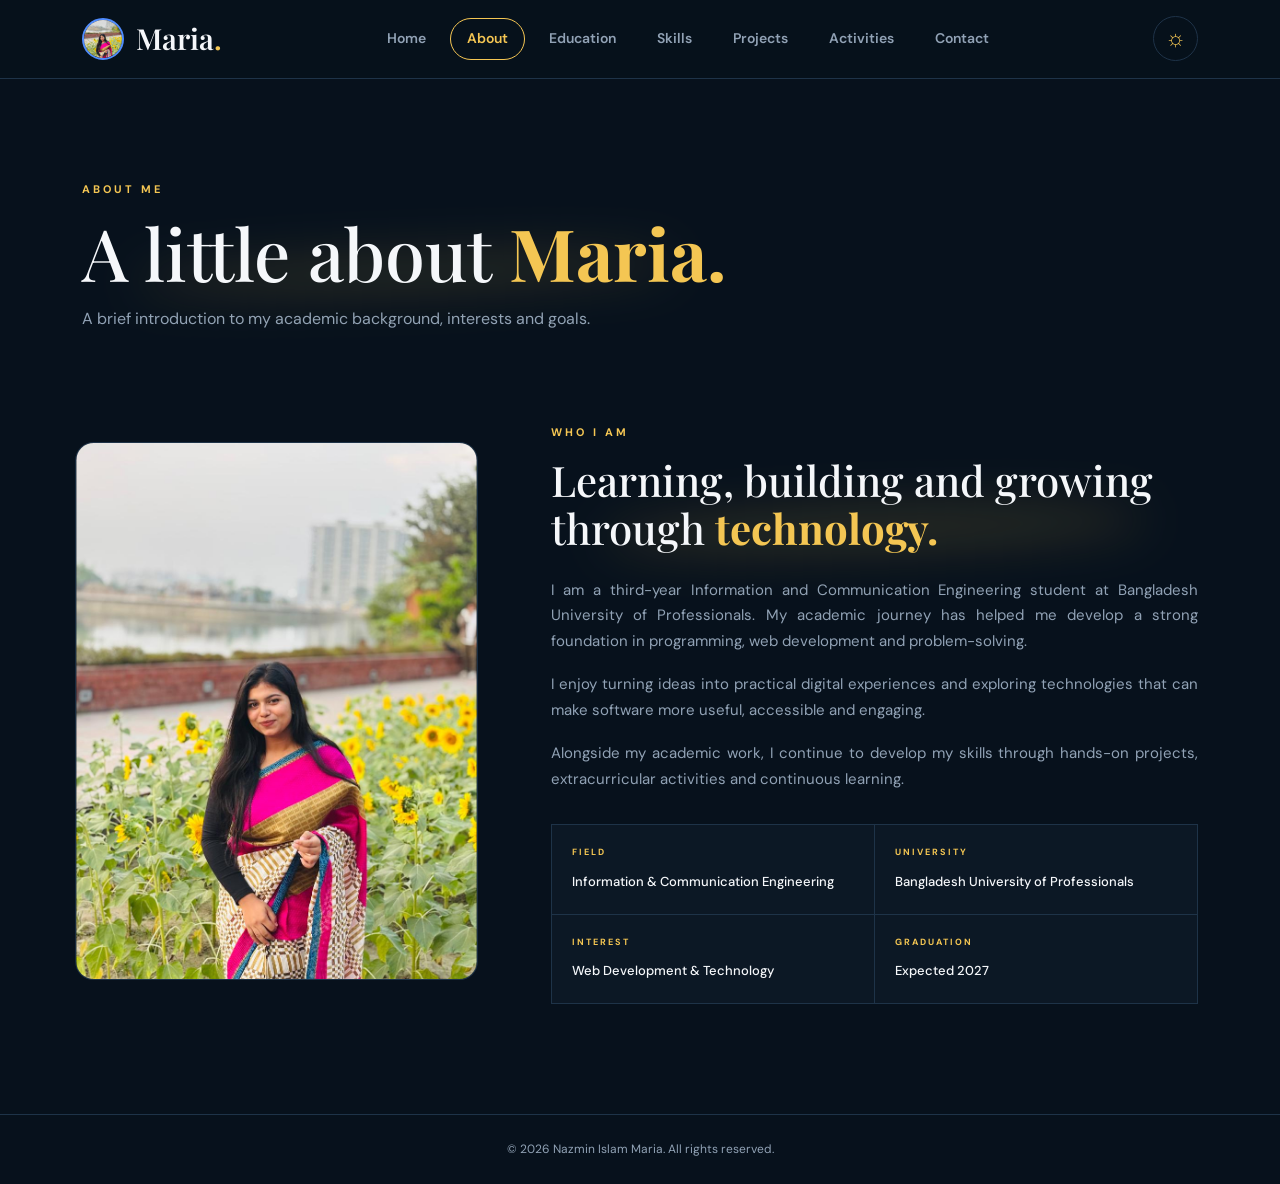
==== about.html @ eae3ea0e "Initial portfolio website" ====
<!DOCTYPE html>
<html lang="en">
<head>
    <meta charset="UTF-8">
    <meta name="viewport" content="width=device-width, initial-scale=1.0">
    <title>About | Nazmin Islam Maria</title>

    <link rel="preconnect" href="https://fonts.googleapis.com">
    <link rel="preconnect" href="https://fonts.gstatic.com" crossorigin>
    <link href="https://fonts.googleapis.com/css2?family=DM+Sans:wght@400;500;600;700&family=Playfair+Display:wght@500;600;700&display=swap" rel="stylesheet">
    <link href="https://cdn.jsdelivr.net/npm/bootstrap@5.3.3/dist/css/bootstrap.min.css" rel="stylesheet">
    <link rel="stylesheet" href="style.css">
</head>

<body>

<header class="header">
    <nav class="navbar navbar-expand-lg">
        <div class="container">

            <a class="brand" href="index.html">
                <img src="images/profile.jpg" alt="Nazmin Islam Maria">
                <span>Maria<span class="accent">.</span></span>
            </a>

            <button class="navbar-toggler" type="button" data-bs-toggle="collapse" data-bs-target="#navigation" aria-label="Toggle navigation">
                <span></span><span></span><span></span>
            </button>

            <div class="collapse navbar-collapse" id="navigation">

                <ul class="navbar-nav mx-auto">
                    <li><a class="nav-link" href="index.html">Home</a></li>
                    <li><a class="nav-link active" href="about.html">About</a></li>
                    <li><a class="nav-link" href="education.html">Education</a></li>
                    <li><a class="nav-link" href="skills.html">Skills</a></li>
                    <li><a class="nav-link" href="projects.html">Projects</a></li>
                    <li><a class="nav-link" href="activities.html">Activities</a></li>
                    <li><a class="nav-link" href="contact.html">Contact</a></li>
                </ul>

                <button class="theme-toggle" id="themeToggle" aria-label="Toggle theme">
                    <span id="themeIcon">☼</span>
                </button>

            </div>
        </div>
    </nav>
</header>

<main>

<section class="page-hero">
    <div class="container">
        <span class="section-label">ABOUT ME</span>
        <h1>A little about <strong>Maria.</strong></h1>
        <p>
            A brief introduction to my academic background, interests and goals.
        </p>
    </div>
</section>

<section class="content-section">
    <div class="container">

        <div class="about-grid">

            <div class="about-image">
                <img src="images/profile.jpg" alt="Nazmin Islam Maria">
            </div>

            <div class="about-content">
                <span class="section-label">WHO I AM</span>

                <h2>Learning, building and growing through <strong>technology.</strong></h2>

                <p>
                    I am a third-year Information and Communication Engineering
                    student at Bangladesh University of Professionals. My
                    academic journey has helped me develop a strong foundation
                    in programming, web development and problem-solving.
                </p>

                <p>
                    I enjoy turning ideas into practical digital experiences
                    and exploring technologies that can make software more
                    useful, accessible and engaging.
                </p>

                <p>
                    Alongside my academic work, I continue to develop my skills
                    through hands-on projects, extracurricular activities and
                    continuous learning.
                </p>

                <div class="about-details">

                    <div>
                        <span>FIELD</span>
                        <strong>Information & Communication Engineering</strong>
                    </div>

                    <div>
                        <span>UNIVERSITY</span>
                        <strong>Bangladesh University of Professionals</strong>
                    </div>

                    <div>
                        <span>INTEREST</span>
                        <strong>Web Development & Technology</strong>
                    </div>

                    <div>
                        <span>GRADUATION</span>
                        <strong>Expected 2027</strong>
                    </div>

                </div>
            </div>

        </div>

    </div>
</section>

</main>

<footer class="footer">
    <div class="container">
        <p>© 2026 Nazmin Islam Maria. All rights reserved.</p>
    </div>
</footer>

<script src="https://cdn.jsdelivr.net/npm/bootstrap@5.3.3/dist/js/bootstrap.bundle.min.js"></script>
<script src="script.js"></script>

</body>
</html>
---- style.css ----
:root {
    --background: #07111c;
    --surface: #0c1825;
    --surface-light: #102133;
    --text: #f5f7fa;
    --muted: #91a2b5;
    --blue: #4f8cff;
    --gold: #f4c653;
    --border: #1e3348;
    --white: #ffffff;
}

* {
    margin: 0;
    padding: 0;
    box-sizing: border-box;
}

html {
    scroll-behavior: smooth;
}

body {
    background: var(--background);
    color: var(--text);
    font-family: "DM Sans", sans-serif;
    line-height: 1.7;
    transition: background 0.3s ease, color 0.3s ease;
}

a {
    text-decoration: none;
    color: inherit;
}

img {
    display: block;
    max-width: 100%;
}

.header {
    position: sticky;
    top: 0;
    z-index: 1000;
    background: rgba(7, 17, 28, 0.94);
    border-bottom: 1px solid var(--border);
    backdrop-filter: blur(15px);
}

.navbar {
    min-height: 78px;
}

.brand {
    display: flex;
    align-items: center;
    gap: 12px;
    font-family: "Playfair Display", serif;
    font-size: 29px;
    font-weight: 600;
    color: var(--text);
}

.brand img {
    width: 42px;
    height: 42px;
    border-radius: 50%;
    object-fit: cover;
    border: 2px solid var(--blue);
}

.accent,
strong {
    color: var(--gold);
}

.navbar-nav {
    gap: 7px;
}

.nav-link {
    color: var(--muted);
    font-size: 14px;
    font-weight: 600;
    padding: 8px 16px !important;
    border: 1px solid transparent;
    border-radius: 24px;
    transition: 0.25s ease;
}

.nav-link:hover {
    color: var(--text);
    border-color: var(--border);
}

.nav-link.active {
    color: var(--gold) !important;
    border-color: var(--gold);
}

.theme-toggle {
    width: 45px;
    height: 45px;
    border-radius: 50%;
    border: 1px solid var(--border);
    background: transparent;
    color: var(--gold);
    font-size: 23px;
    cursor: pointer;
    transition: 0.25s ease;
}

.theme-toggle:hover {
    border-color: var(--gold);
}

.navbar-toggler {
    border: 1px solid var(--border);
    padding: 8px;
}

.navbar-toggler:focus {
    box-shadow: none;
}

.navbar-toggler span {
    display: block;
    width: 22px;
    height: 2px;
    margin: 5px;
    background: var(--text);
}

.hero {
    min-height: calc(100vh - 78px);
    display: flex;
    align-items: center;
    padding: 80px 0 90px;
}

.hero-grid {
    display: grid;
    grid-template-columns: 1.15fr 0.85fr;
    align-items: center;
    gap: 70px;
}

.section-label {
    color: var(--gold);
    font-size: 11px;
    font-weight: 700;
    letter-spacing: 3px;
}

.hero h1 {
    position: relative;
    z-index: 1;
    width: fit-content;
    font-family: "Playfair Display", serif;
    font-size: clamp(60px, 7vw, 92px);
    line-height: 0.98;
    letter-spacing: -3px;
    margin: 18px 0;
}

.hero h1 span {
    display: block;
}

.hero h1 .name-accent {
    color: var(--gold);
}

.hero h2 {
    color: #c5d1de;
    font-size: 24px;
    font-weight: 500;
    margin-bottom: 20px;
}

.hero p {
    max-width: 650px;
    color: var(--muted);
    font-size: 16px;
    margin-bottom: 30px;
}

.hero-actions {
    display: flex;
    gap: 12px;
    flex-wrap: wrap;
}

.button {
    min-height: 50px;
    padding: 0 24px;
    border-radius: 28px;
    display: inline-flex;
    align-items: center;
    justify-content: center;
    gap: 10px;
    font-size: 14px;
    font-weight: 700;
    transition: 0.25s ease;
}

.button-primary {
    background: var(--gold);
    color: #111820;
}

.button-primary:hover {
    color: #111820;
    transform: translateY(-2px);
    background: #ffd66d;
}

.button-secondary {
    color: var(--text);
    border: 1px solid var(--blue);
}

.button-secondary:hover {
    background: var(--blue);
    color: white;
}

.social-links {
    display: flex;
    gap: 9px;
    margin-top: 24px;
}

.social-links a {
    width: 38px;
    height: 38px;
    border: 1px solid var(--border);
    border-radius: 9px;
    display: flex;
    align-items: center;
    justify-content: center;
    color: var(--muted);
    font-size: 15px;
    transition: 0.25s ease;
}

.social-links a:hover {
    color: var(--gold);
    border-color: var(--gold);
    transform: translateY(-2px);
}

.hero-visual {
    position: relative;
    display: flex;
    justify-content: center;
    padding: 18px 18px 40px 0;
}

.portrait-wrapper {
    position: relative;
    width: min(100%, 440px);
}

.portrait-wrapper img {
    position: relative;
    z-index: 2;
    width: 100%;
    height: 550px;
    object-fit: cover;
    object-position: 52% 35%;
    border-radius: 20px;
    border: 1px solid var(--border);
    transform: scale(1.035);
}

.portrait-border {
    position: absolute;
    z-index: 1;
    width: 100%;
    height: 100%;
    top: 17px;
    left: 18px;
    border: 1px solid var(--blue);
    border-radius: 20px;
}

.visual-note {
    position: absolute;
    z-index: 3;
    bottom: 0;
    left: 0;
    background: var(--surface);
    border: 1px solid var(--border);
    padding: 15px 22px;
    border-radius: 12px;
}

.visual-note span {
    display: block;
    color: var(--gold);
    font-size: 9px;
    letter-spacing: 2px;
    font-weight: 700;
}

.visual-note strong {
    display: block;
    color: var(--text);
    font-size: 13px;
    margin-top: 2px;
}

.intro-section,
.featured-projects {
    padding: 90px 0;
}

.section-heading {
    display: flex;
    align-items: flex-end;
    justify-content: space-between;
    gap: 30px;
    margin-bottom: 42px;
}

.section-heading h2 {
    position: relative;
    z-index: 1;
    width: fit-content;
    font-family: "Playfair Display", serif;
    font-size: clamp(40px, 5vw, 56px);
    line-height: 1.1;
    margin-top: 10px;
}

.simple-link {
    color: var(--gold);
    font-size: 13px;
    font-weight: 700;
    white-space: nowrap;
}

.simple-link:hover {
    color: var(--blue);
}

.intro-grid {
    display: grid;
    grid-template-columns: repeat(3, 1fr);
    gap: 1px;
    background: var(--border);
    border: 1px solid var(--border);
}

.intro-card {
    background: var(--background);
    padding: 35px;
    min-height: 230px;
}

.intro-card > span {
    color: var(--gold);
    font-size: 12px;
    font-weight: 700;
}

.intro-card h3 {
    font-family: "Playfair Display", serif;
    font-size: 29px;
    margin: 18px 0 10px;
}

.intro-card p {
    color: var(--muted);
    font-size: 14px;
    margin: 0;
}

.project-card {
    height: 100%;
    overflow: hidden;
    background: var(--surface);
    border: 1px solid var(--border);
    border-radius: 17px;
    transition: 0.3s ease;
}

.project-card:hover {
    transform: translateY(-5px);
    border-color: #355271;
}

.project-image {
    height: 245px;
    overflow: hidden;
    background: #091522;
}

.project-image img {
    width: 100%;
    height: 100%;
    object-fit: cover;
    object-position: top center;
    transition: transform 0.4s ease;
}

.project-card:hover .project-image img {
    transform: scale(1.025);
}

.project-info {
    padding: 25px;
}

.project-category,
.project-number,
.activity-type,
.small-heading {
    color: var(--gold);
    font-size: 10px;
    font-weight: 700;
    letter-spacing: 2px;
}

.project-info h3 {
    font-family: "Playfair Display", serif;
    font-size: 26px;
    margin: 10px 0;
}

.project-info p {
    color: var(--muted);
    font-size: 14px;
    margin-bottom: 18px;
}

.project-info a {
    color: var(--gold);
    font-size: 13px;
    font-weight: 700;
}

.project-info a:hover {
    color: var(--blue);
}

.cta-section {
    padding: 25px 0 100px;
}

.cta-box {
    position: relative;
    z-index: 1;
    border: 1px solid var(--border);
    background: var(--surface);
    border-radius: 18px;
    padding: 40px 45px;
    display: flex;
    justify-content: space-between;
    align-items: center;
    gap: 30px;
}

.cta-box h2 {
    position: relative;
    z-index: 1;
    width: fit-content;
    font-family: "Playfair Display", serif;
    font-size: 34px;
    margin: 8px 0 0;
}

.footer {
    border-top: 1px solid var(--border);
    padding: 24px 0;
    text-align: center;
}

.footer p {
    color: var(--muted);
    font-size: 12px;
    margin: 0;
}

.page-hero {
    padding: 95px 0 65px;
    background: var(--background);
    color: var(--text);
}

.page-hero h1 {
    position: relative;
    z-index: 1;
    width: fit-content;
    font-family: "Playfair Display", serif;
    font-size: clamp(50px, 6vw, 72px);
    line-height: 1.05;
    margin: 14px 0;
}

.page-hero h1 .name-accent {
    color: var(--gold);
}

.page-hero p {
    color: var(--muted);
    max-width: 650px;
    margin: 0;
}

.content-section {
    padding: 20px 0 110px;
}

.about-grid {
    display: grid;
    grid-template-columns: 0.75fr 1.25fr;
    gap: 80px;
    align-items: center;
}

.about-image img {
    width: 100%;
    max-width: 430px;
    height: 520px;
    object-fit: cover;
    object-position: 52% 35%;
    border-radius: 18px;
    border: 1px solid var(--border);
    transform: scale(1.035);
}

.about-content h2 {
    position: relative;
    z-index: 1;
    width: fit-content;
    font-family: "Playfair Display", serif;
    font-size: 42px;
    line-height: 1.15;
    margin: 12px 0 25px;
}

.about-content p {
    color: var(--muted);
    font-size: 15px;
    margin-bottom: 18px;
    text-align: justify;
    text-justify: inter-word;
}

.about-details {
    display: grid;
    grid-template-columns: repeat(2, 1fr);
    gap: 1px;
    background: var(--border);
    border: 1px solid var(--border);
    margin-top: 32px;
}

.about-details div {
    background: var(--surface);
    padding: 20px;
}

.about-details span {
    display: block;
    color: var(--gold);
    font-size: 9px;
    font-weight: 700;
    letter-spacing: 2px;
    margin-bottom: 6px;
}

.about-details strong {
    color: var(--text);
    font-size: 13px;
    font-weight: 500;
}

.education-list {
    max-width: 1050px;
}

.education-item {
    display: grid;
    grid-template-columns: 190px 1fr;
    gap: 50px;
    padding: 40px 0;
    border-top: 1px solid var(--border);
}

.education-item:last-child {
    border-bottom: 1px solid var(--border);
}

.education-year {
    color: var(--gold);
    font-size: 13px;
    font-weight: 700;
    letter-spacing: 1px;
}

.education-content {
    padding-left: 30px;
    border-left: 1px solid var(--blue);
}

.education-number {
    color: var(--blue);
    font-size: 11px;
    font-weight: 700;
}

.education-content h2 {
    position: relative;
    z-index: 1;
    width: fit-content;
    font-size: 25px;
    margin: 8px 0;
}

.education-content h3 {
    color: #becbd8;
    font-size: 16px;
    font-weight: 500;
    margin-bottom: 8px;
}

.education-content p {
    color: var(--muted);
    margin-bottom: 8px;
}

.education-result {
    color: var(--muted);
    font-size: 13px;
}

.education-result strong {
    color: var(--gold);
}

.skills-layout {
    display: grid;
    grid-template-columns: repeat(2, 1fr);
    gap: 1px;
    background: var(--border);
    border: 1px solid var(--border);
}

.skill-box {
    background: var(--background);
    padding: 40px;
    min-height: 285px;
}

.skill-index {
    color: var(--gold);
    font-size: 11px;
    font-weight: 700;
}

.skill-box h2 {
    position: relative;
    z-index: 1;
    width: fit-content;
    font-family: "Playfair Display", serif;
    font-size: 32px;
    margin: 12px 0 8px;
}

.skill-box p {
    color: var(--muted);
    font-size: 14px;
    margin-bottom: 25px;
}

.skill-tags,
.tech-tags {
    display: flex;
    flex-wrap: wrap;
    gap: 8px;
}

.skill-tags span,
.tech-tags span {
    border: 1px solid var(--border);
    border-radius: 22px;
    padding: 7px 13px;
    color: #bdcad7;
    font-size: 12px;
    transition: 0.25s ease;
}

.skill-tags span:hover,
.tech-tags span:hover {
    border-color: var(--blue);
    color: var(--text);
}

.projects-section {
    padding-top: 5px;
}

.full-project {
    display: grid;
    grid-template-columns: 1.15fr 0.85fr;
    min-height: 450px;
    margin-bottom: 45px;
    overflow: hidden;
    background: var(--surface);
    border: 1px solid var(--border);
    border-radius: 19px;
}

.full-project.reverse {
    grid-template-columns: 0.85fr 1.15fr;
}

.full-project.reverse .project-cover-large {
    order: 2;
}

.full-project.reverse .full-project-content {
    order: 1;
}

.project-cover-large {
    min-height: 450px;
    overflow: hidden;
}

.project-cover-large img {
    width: 100%;
    height: 100%;
    object-fit: cover;
    object-position: top center;
    transition: transform 0.4s ease;
}

.full-project:hover .project-cover-large img {
    transform: scale(1.02);
}

.full-project-content {
    display: flex;
    flex-direction: column;
    justify-content: center;
    padding: 50px;
}

.full-project-content h2 {
    position: relative;
    z-index: 1;
    width: fit-content;
    font-family: "Playfair Display", serif;
    font-size: 40px;
    line-height: 1.1;
    margin: 12px 0 18px;
}

.full-project-content p {
    color: var(--muted);
    font-size: 15px;
    margin-bottom: 23px;
}

.project-button {
    align-self: flex-start;
    color: var(--gold);
    font-size: 13px;
    font-weight: 700;
}

.project-button:hover {
    color: var(--blue);
}

.upcoming {
    background: #091724;
}

.project-coming {
    min-height: 450px;
    padding: 50px;
    display: flex;
    flex-direction: column;
    justify-content: center;
    background:
        radial-gradient(circle at 75% 30%, rgba(79, 140, 255, 0.12), transparent 38%),
        #091724;
}

.project-coming > span {
    color: var(--gold);
    font-family: "Playfair Display", serif;
    font-size: 65px;
}

.project-coming h2 {
    position: relative;
    z-index: 1;
    width: fit-content;
    font-family: "Playfair Display", serif;
    font-size: 43px;
    line-height: 1.1;
    margin: 10px 0;
}

.project-coming p {
    color: var(--blue);
    font-size: 13px;
    font-weight: 700;
}

.activity-list {
    max-width: 1050px;
    background: var(--background);
}

.activity-item {
    display: grid;
    grid-template-columns: 80px 1fr;
    gap: 30px;
    padding: 38px 0;
    border-top: 1px solid var(--border);
    background: transparent;
    color: var(--text);
}

.activity-item:last-child {
    border-bottom: 1px solid var(--border);
}

.activity-number {
    color: var(--text);
    font-size: 13px;
    font-weight: 500;
}

.activity-content {
    min-width: 0;
}

.activity-category {
    display: inline-block;
    color: var(--gold);
    font-size: 11px;
    font-weight: 700;
    letter-spacing: 2px;
}

.activity-item h2 {
    position: relative;
    z-index: 1;
    width: fit-content;
    font-family: "Playfair Display", serif;
    font-size: 29px;
    line-height: 1.2;
    margin: 9px 0 8px;
    color: var(--text);
}

.activity-item p {
    color: var(--muted);
    font-size: 14px;
    margin: 0;
}

.contact-section {
    padding: 70px 0 80px;
}

.contact-grid {
    display: grid;
    grid-template-columns: 1fr 1fr;
    gap: 90px;
    align-items: center;
}

.contact-intro h1 {
    position: relative;
    z-index: 1;
    width: fit-content;
    font-family: "Playfair Display", serif;
    font-size: clamp(50px, 6vw, 70px);
    line-height: 1.05;
    margin: 15px 0 25px;
}

.contact-intro h1 .name-accent {
    display: block;
    color: var(--gold);
}

.contact-intro p {
    color: var(--muted);
    max-width: 650px;
    margin: 30px 0 42px;
}

.contact-links {
    display: flex;
    flex-direction: column;
    width: 100%;
}

.contact-item {
    position: relative;
    display: flex !important;
    flex-direction: column !important;
    align-items: flex-start !important;
    justify-content: center !important;
    gap: 7px !important;
    width: 100%;
    min-height: 92px;
    padding: 18px 42px 18px 0;
    border-bottom: 1px solid var(--border);
    text-decoration: none;
    transition: all 0.3s ease;
}

.contact-item:first-child {
    border-top: 1px solid var(--border);
}

.contact-item:hover {
    padding-left: 8px;
}

.contact-label {
    display: block !important;
    color: var(--gold) !important;
    font-size: 0.72rem !important;
    font-weight: 700 !important;
    letter-spacing: 0.18em !important;
    line-height: 1.2 !important;
}

.contact-value {
    display: block !important;
    color: var(--text) !important;
    font-size: 1rem !important;
    font-weight: 500 !important;
    line-height: 1.5 !important;
    word-break: break-word;
}

.contact-item::after,
.contact-item i {
    display: none !important;
    content: none !important;
}

body.light-mode {
    --background: #f4f6f8;
    --surface: #ffffff;
    --surface-light: #edf2f7;
    --text: #18222d;
    --muted: #657486;
    --border: #d7dfe8;
}

body.light-mode .header {
    background: rgba(244, 246, 248, 0.95);
}

body.light-mode .hero h2,
body.light-mode .education-content h3 {
    color: #44566a;
}

body.light-mode .upcoming {
    background: #edf2f7;
}

body.light-mode .project-coming {
    background:
        radial-gradient(circle at 75% 30%, rgba(79, 140, 255, 0.09), transparent 38%),
        #edf2f7;
}

body.light-mode .button-secondary {
    color: var(--text);
}

.hero-content > * {
    animation: heroPopup 0.7s ease both;
}

.hero-content .section-label {
    animation-delay: 0.05s;
}

.hero-content h1 {
    animation-delay: 0.12s;
}

.hero-content h2 {
    animation-delay: 0.2s;
}

.hero-content p {
    animation-delay: 0.28s;
}

.hero-content .hero-actions {
    animation-delay: 0.36s;
}

.hero-content .social-links {
    animation-delay: 0.44s;
}

.hero-visual {
    animation: heroPopup 0.8s ease 0.18s both;
}

@keyframes heroPopup {
    from {
        opacity: 0;
        transform: translateY(16px);
    }

    to {
        opacity: 1;
        transform: translateY(0);
    }
}

.hero h1::after,
.page-hero h1::after,
.section-heading h2::after,
.about-content h2::after,
.education-content h2::after,
.skill-box h2::after,
.full-project-content h2::after,
.project-coming h2::after,
.activity-item h2::after,
.contact-intro h1::after,
.cta-box h2::after {
    content: "";
    position: absolute;
    z-index: -1;
    left: 8%;
    right: 8%;
    bottom: 6%;
    height: 38%;
    background: rgba(244, 198, 83, 0.18);
    filter: blur(24px);
    border-radius: 50%;
    transform: rotate(-2deg);
    pointer-events: none;
}

@media (max-width: 991px) {

    .navbar-collapse {
        padding: 20px 0;
    }

    .navbar-nav {
        align-items: flex-start;
    }

    .theme-toggle {
        margin-top: 15px;
    }

    .hero-grid,
    .about-grid,
    .contact-grid {
        grid-template-columns: 1fr;
    }

    .hero-content {
        order: 1;
    }

    .hero-visual {
        order: 2;
    }

    .hero-grid {
        gap: 55px;
    }

    .portrait-wrapper {
        max-width: 420px;
    }

    .about-grid {
        gap: 50px;
    }

    .about-image img {
        max-width: 420px;
    }

    .full-project,
    .full-project.reverse {
        grid-template-columns: 1fr;
    }

    .full-project.reverse .project-cover-large,
    .full-project.reverse .full-project-content {
        order: initial;
    }

    .project-cover-large,
    .project-coming {
        min-height: 330px;
    }

    .contact-page {
        min-height: auto;
    }

    .contact-links {
        max-width: 700px;
    }
}

@media (max-width: 767px) {

    .navbar {
        min-height: 70px;
    }

    .brand {
        font-size: 26px;
    }

    .brand img {
        width: 38px;
        height: 38px;
    }

    .hero {
        padding: 65px 0 75px;
    }

    .hero h1 {
        font-size: 55px;
        letter-spacing: -2px;
    }

    .hero h2 {
        font-size: 20px;
    }

    .hero p {
        font-size: 15px;
    }

    .portrait-wrapper img {
        height: 440px;
        object-position: 52% 35%;
    }

    .section-heading {
        align-items: flex-start;
        flex-direction: column;
        margin-bottom: 30px;
    }

    .intro-grid,
    .skills-layout {
        grid-template-columns: 1fr;
    }

    .intro-card,
    .skill-box {
        min-height: auto;
    }

    .page-hero {
        padding: 70px 0 50px;
    }

    .page-hero h1 {
        font-size: 48px;
    }

    .education-item {
        grid-template-columns: 1fr;
        gap: 15px;
    }

    .education-content {
        padding-left: 20px;
    }

    .full-project-content,
    .project-coming {
        padding: 32px;
    }

    .full-project-content h2,
    .project-coming h2 {
        font-size: 34px;
    }

    .activity-item {
        grid-template-columns: 45px 1fr;
        gap: 15px;
    }

    .activity-item h2 {
        font-size: 24px;
    }

    .about-details {
        grid-template-columns: 1fr;
    }

    .cta-box {
        flex-direction: column;
        align-items: flex-start;
        padding: 30px;
    }

    .contact-intro h1 {
        font-size: 48px;
    }
}

@media (max-width: 576px) {

    .contact-section {
        padding: 50px 0 60px;
    }

    .contact-grid {
        gap: 40px;
    }

    .contact-intro p {
        margin: 24px 0 32px;
    }

    .contact-item {
        min-height: 82px;
    }

    .contact-value {
        font-size: 0.92rem !important;
    }
}

@media (max-width: 480px) {

    .hero h1 {
        font-size: 47px;
    }

    .hero-actions {
        flex-direction: column;
        align-items: stretch;
    }

    .button {
        width: 100%;
    }

    .portrait-wrapper img {
        height: 390px;
    }

    .visual-note {
        left: 10px;
    }

    .section-heading h2 {
        font-size: 40px;
    }

    .about-content h2 {
        font-size: 35px;
    }

    .full-project-content h2 {
        font-size: 30px;
    }
}
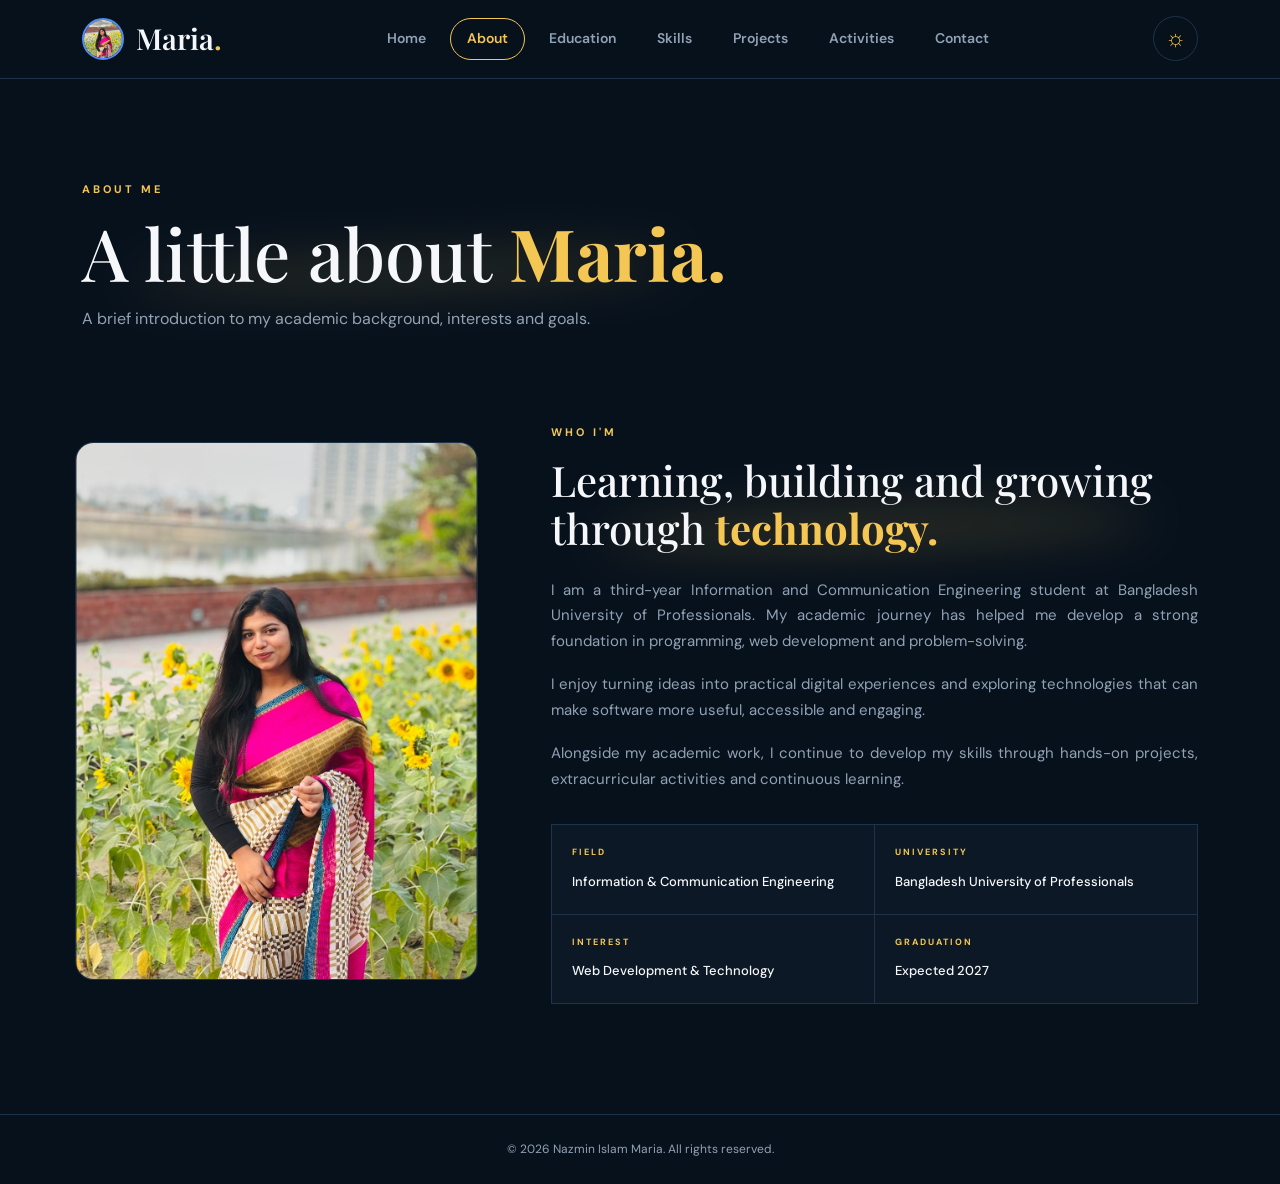
==== commit 44f9fddb: "Update portfolio information" ====
--- a/about.html
+++ b/about.html
@@ -70,7 +70,7 @@
             </div>
 
             <div class="about-content">
-                <span class="section-label">WHO I AM</span>
+                <span class="section-label">WHO I'M</span>
 
                 <h2>Learning, building and growing through <strong>technology.</strong></h2>
 
